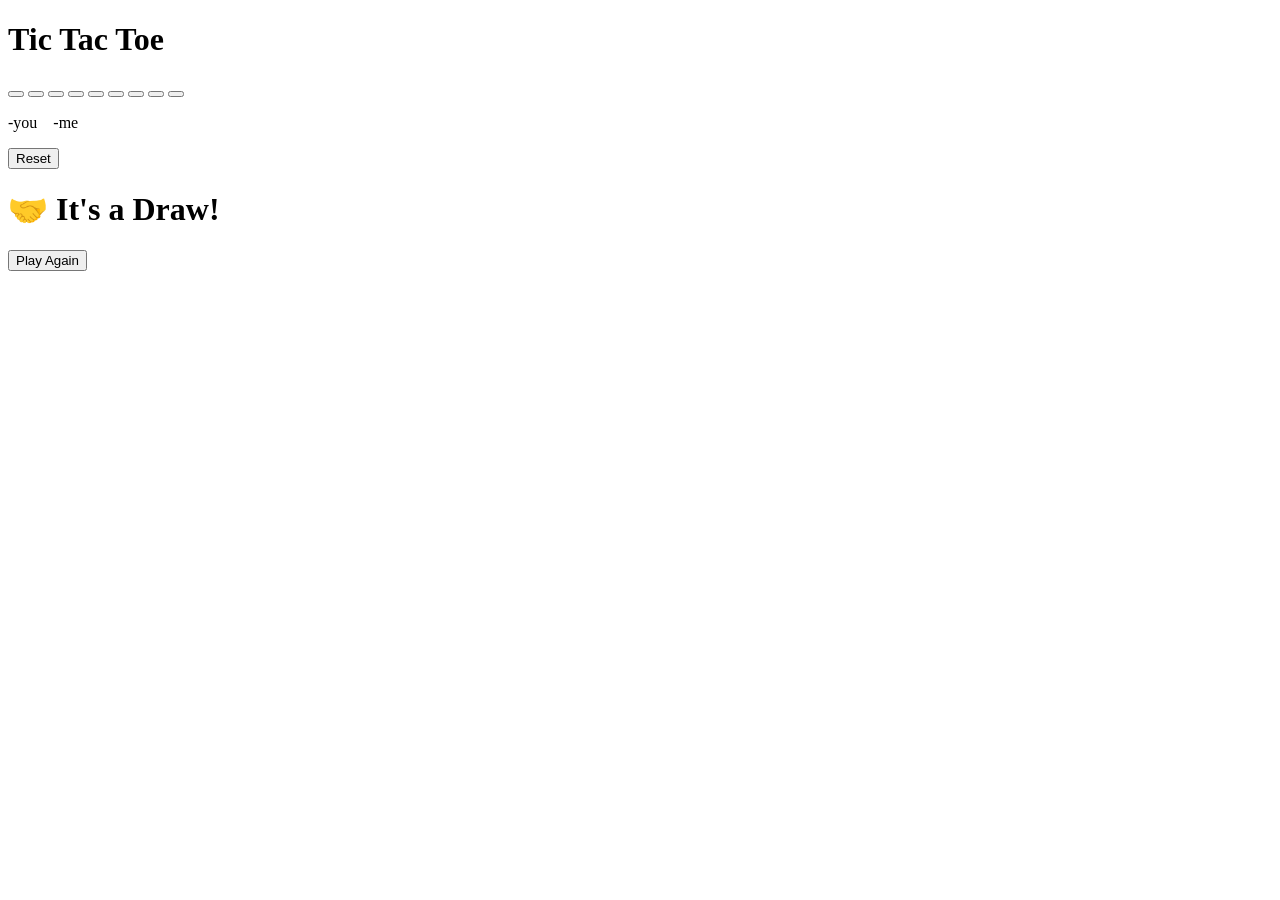
==== pages/home.html @ 866b3500 "Folder Organised" ====
<!DOCTYPE html>
<html lang="en">
<head>
    <meta charset="UTF-8">
    <meta name="viewport" content="width=device-width, initial-scale=1.0">
    <title>Tic Tac Toe</title>
    <link rel="stylesheet" href="style.css">
</head>
<body>
    <div class="card">
        <main>
            <h1>Tic Tac Toe</h1>

            <div class="container">
                <span class="corner corner-tl"></span>
                <span class="corner corner-tr"></span>
                <span class="corner corner-bl"></span>
                <span class="corner corner-br"></span>

                <div class="game">
                    <button class="box"></button>
                    <button class="box"></button>
                    <button class="box"></button>
                    <button class="box"></button>
                    <button class="box"></button>
                    <button class="box"></button>
                    <button class="box"></button>
                    <button class="box"></button>
                    <button class="box"></button>
                </div>
            </div>

            <p><img src="assets/heart.png" alt="">-you &NonBreakingSpace;&NonBreakingSpace;<img src="assets/sword.png" alt=""> -me</p>
            <button type="reset" id="reset-btn">Reset</button>
        </main>
    </div>

    <!-- Draw Screen Overlay -->
    <div id="draw-screen">
        <h1>🤝 It's a Draw!</h1>
        <button id="draw-reset-btn">Play Again</button>
    </div>

    <script src="main.js"></script>
</body>
</html>
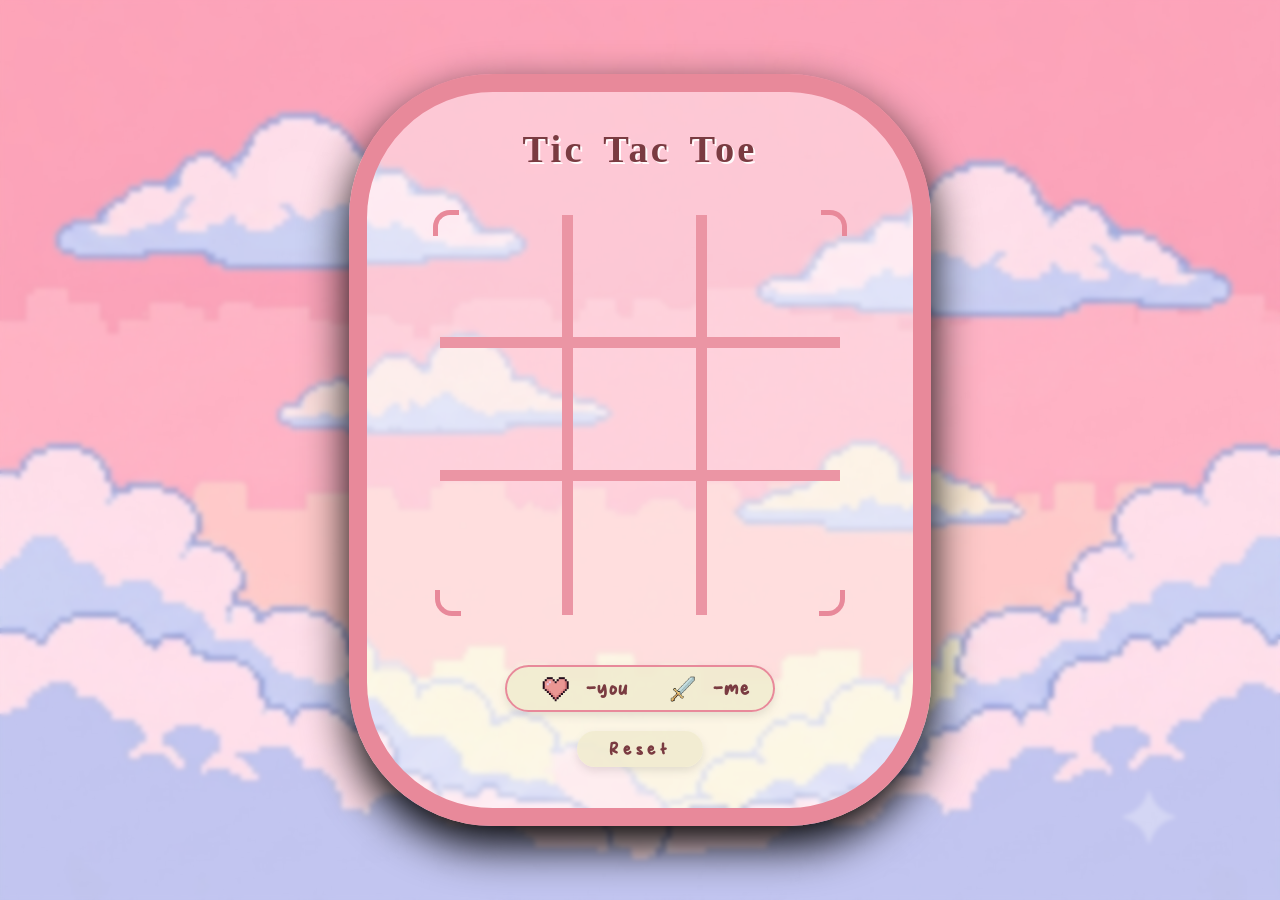
==== commit e104b3f4: "rearrangement" ====
--- a/pages/home.html
+++ b/pages/home.html
@@ -4,7 +4,7 @@
     <meta charset="UTF-8">
     <meta name="viewport" content="width=device-width, initial-scale=1.0">
     <title>Tic Tac Toe</title>
-    <link rel="stylesheet" href="style.css">
+    <link rel="stylesheet" href="../style.css">
 </head>
 <body>
     <div class="card">
@@ -30,7 +30,7 @@
                 </div>
             </div>
 
-            <p><img src="assets/heart.png" alt="">-you &NonBreakingSpace;&NonBreakingSpace;<img src="assets/sword.png" alt=""> -me</p>
+            <p><img src="../assets/heart.png" alt="">-you &NonBreakingSpace;&NonBreakingSpace;<img src="../assets/sword.png" alt=""> -me</p>
             <button type="reset" id="reset-btn">Reset</button>
         </main>
     </div>
@@ -41,6 +41,6 @@
         <button id="draw-reset-btn">Play Again</button>
     </div>
 
-    <script src="main.js"></script>
+    <script src="../main.js"></script>
 </body>
 </html>
--- a/style.css
+++ b/style.css
@@ -0,0 +1,219 @@
+* {
+    margin: 0;
+    padding: 0;
+    box-sizing: border-box;
+}
+
+@font-face {
+    font-family: "Pixel";
+    src: url("fonts/dogica/TTF/dogicapixel.ttf");
+}
+@font-face {
+    font-family: "handwriting";
+    src: url("fonts/Internet\ Friends.ttf");
+}
+@font-face {
+    font-family: "cheese milky";
+    src: url("fonts/cheese_milky/Cheese\ Milky.otf");
+}
+
+:root {
+    --pink-line: #eb95a4;
+    --pink-border: #e8899a;
+    --cream: #fdf1f2;
+    --cream-soft: #f8dfe4;
+    --maroon: #7a3b41;
+    --shadow-pink: rgba(229, 107, 111, 0.35);
+}
+
+body {
+    background-color: #cdb4db;
+    background-image: url('assets/bg-image.png');
+    backdrop-filter: blur(2px);
+    background-size: cover;
+    background-position: center;
+    background-repeat: no-repeat;
+    background-attachment: fixed;
+    display: flex;
+    justify-content: center;
+    align-items: center;
+    height: 100vh;
+    width: 100vw;
+    overflow: hidden;
+}
+
+.card {
+    border: 18px solid var(--pink-border);
+    border-radius: 144px;
+    backdrop-filter: blur(4px);
+    padding: 2.2rem 2.8rem 2.6rem;
+    box-shadow: 0 20px 45px rgba(0, 0, 0, 1.22);
+    text-align: center;
+    background-color: rgba(255,255,255,0.4);
+}
+
+h1 {
+    font-size: 2.4rem;
+    font-family: "Pixel";
+    letter-spacing: 0.2rem;
+    word-spacing: 0.4rem;
+    color: var(--maroon);
+    text-shadow: 2px 2px 0px rgba(255, 255, 255, 0.9);
+    margin-bottom: 1rem;
+}
+
+.container {
+    position: relative;
+    display: flex;
+    justify-content: center;
+    align-items: center;
+    padding: 28px;
+    margin: 0.5rem auto 1.4rem;
+    width: fit-content;
+}
+
+.corner {
+    position: absolute;
+    width: 26px;
+    height: 26px;
+    border: 5px solid var(--pink-border);
+    z-index: 2;
+}
+.corner-tl {
+    top: 23px;
+    left: 21px;
+    border-right: none;
+    border-bottom: none;
+    border-top-left-radius: 17px;
+}
+.corner-tr {
+    top: 23px;
+    right: 21px;
+    border-left: none;
+    border-bottom: none;
+    border-top-right-radius: 17px;
+}
+.corner-bl {
+    bottom: 27px;
+    left: 23px;
+    border-right: none;
+    border-top: none;
+    border-bottom-left-radius: 17px;
+}
+.corner-br {
+    bottom: 27px;
+    right: 23px;
+    border-left: none;
+    border-top: none;
+    border-bottom-right-radius: 17px;
+}
+
+.game {
+    height: 52vmin;
+    width: 52vmin;
+    max-height: 400px;
+    max-width: 400px;
+    display: grid;
+    grid-template-columns: repeat(3, 1fr);
+    grid-template-rows: repeat(3, 1fr);
+    gap: 0;
+    background: transparent;
+    border: none;
+}
+
+.box {
+    background: transparent;
+    border: none;
+    font-size: 8vmin;
+    display: flex;
+    justify-content: center;
+    align-items: center;
+    cursor: pointer;
+    color: var(--maroon);
+}
+
+.box:nth-child(1), .box:nth-child(2), .box:nth-child(4),
+.box:nth-child(5), .box:nth-child(7), .box:nth-child(8) {
+    border-right: 11px solid var(--pink-line);
+}
+.box:nth-child(1), .box:nth-child(2), .box:nth-child(3),
+.box:nth-child(4), .box:nth-child(5), .box:nth-child(6) {
+    border-bottom: 11px solid var(--pink-line);
+}
+.box:nth-child(1){
+    border-top-left-radius: 3px;
+}
+
+p {
+    width: max-content;
+    margin: 0 auto 1.2rem;
+    display: flex;
+    justify-content: center;
+    align-items: center;
+    gap: 0.3rem;
+    padding: 0.2rem 1.4rem;
+    font-family: "cheese milky";
+    font-size: 1.2rem;
+    font-weight: bold;
+    letter-spacing: 0.1rem;
+    color: var(--maroon);
+    background-color: rgba(241, 235, 208, 0.9);
+    border: 2px solid var(--pink-border);
+    border-radius: 37px;
+    box-shadow: 0 4px 10px rgba(0, 0, 0, 0.1);
+}
+p img {
+    height: 4vmin;
+    width: 5vmin;
+    margin: 0 0.2rem;
+}
+
+#reset-btn {
+    font-family: "cheese milky";
+    font-size: 1.1rem;
+    letter-spacing: 0.3rem;
+    font-weight: bold;
+    color: var(--maroon);
+    background-color: rgba(241, 235, 208, 0.9);
+    padding: 0.5rem 2rem;
+    border: none;
+    border-radius: 50px;
+    cursor: pointer;
+    transition: all 0.2s ease-in-out;
+    box-shadow: 0 4px 10px rgba(0, 0, 0, 0.1);
+}
+#reset-btn:hover {
+    background-color: #ffffff;
+    transform: scale(1.05);
+    box-shadow: 0 6px 15px var(--shadow-pink);
+}
+#draw-screen {
+    display: none;
+    position: fixed;
+    inset: 0;
+    background: rgba(122, 59, 65, 0.55);
+    justify-content: center;
+    align-items: center;
+    flex-direction: column;
+    gap: 1rem;
+}
+
+#draw-screen h1 {
+    font-family: "cheese milky";
+    color: #ffffff;
+    text-shadow: 2px 2px 0px rgba(0,0,0,0.2);
+}
+#draw-reset-btn {
+    font-family: "cheese milky";
+    font-size: 1.1rem;
+    color: var(--maroon);
+    background-color: var(--cream);
+    padding: 0.5rem 2rem;
+    border: 3px solid var(--pink-border);
+    border-radius: 50px;
+    cursor: pointer;
+}
+
+
+
+
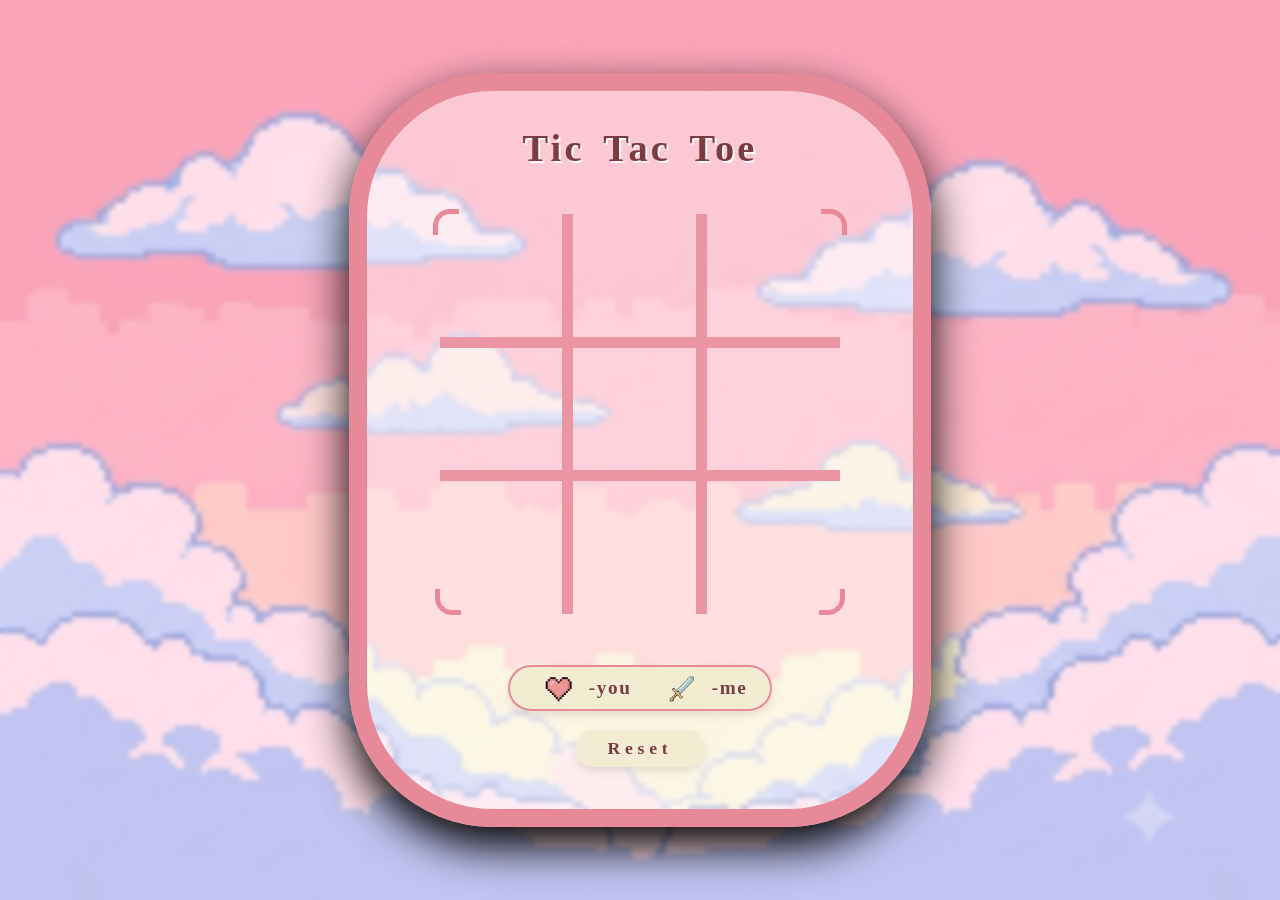
==== commit 72e9a0ac: "animation added" ====
--- a/pages/home.html
+++ b/pages/home.html
@@ -4,6 +4,7 @@
     <meta charset="UTF-8">
     <meta name="viewport" content="width=device-width, initial-scale=1.0">
     <title>Tic Tac Toe</title>
+    <link rel="icon" href="../assets/heart.png" sizes="64x64">
     <link rel="stylesheet" href="../style.css">
 </head>
 <body>
@@ -37,7 +38,7 @@
 
     <!-- Draw Screen Overlay -->
     <div id="draw-screen">
-        <h1>🤝 It's a Draw!</h1>
+        <h1>It's a Draw!</h1>
         <button id="draw-reset-btn">Play Again</button>
     </div>
 
--- a/style.css
+++ b/style.css
@@ -183,7 +183,7 @@
     box-shadow: 0 4px 10px rgba(0, 0, 0, 0.1);
 }
 #reset-btn:hover {
-    background-color: #ffffff;
+    background-color: #f6ccd6;
     transform: scale(1.05);
     box-shadow: 0 6px 15px var(--shadow-pink);
 }
@@ -216,4 +216,70 @@
 
 
 
-
+@media (max-width: 768px) {
+    .card{
+        border-width: 12px;
+        border-radius: 60px;
+        padding: 1.5rem 1.5rem 2rem;
+    }
+    h1{
+        font-size: 1.8rem;
+    }
+    .game{
+        height: 60vmin;
+        width: 60vmin;
+    }
+    .box{
+        font-size: 9vmin;
+    }
+}
+
+@media (max-width: 480px) {
+    body{
+        overflow: auto;
+        min-height: 100vh;
+    }
+    .card{
+        border-width: 8px;
+        padding: 1rem 1rem 1.5rem;
+    }
+    h1{
+        font-size: 1.4rem;
+    }
+    .game{
+        height: 75vmin;
+        width: 75vmin;
+    }
+    .box{
+        font-size: 11vmin;
+    }
+    .box:nth-child(1), .box:nth-child(2), .box:nth-child(4), .box:nth-child(5), .box:nth-child(7), .box:nth-child(8) {
+        border-right-width: 6px;
+    }
+    .box:nth-child(1), .box:nth-child(2), .box:nth-child(3), .box:nth-child(4), .box:nth-child(5), .box:nth-child(6){
+        border-bottom-width: 6px;
+
+    }
+
+    .corner {
+        width: 16px;
+        height: 16px;
+        border-width: 3px;
+    }
+    p{
+        font-size: 0.9rem;
+        padding: 0.2rem 1rem;
+    }
+    p img{
+        height: 20px;
+        width: 25px;
+    }
+    #reset-btn{
+        font-size: 0.9rem;
+        padding: 0.5rem 1.2rem;
+    }
+
+}
+
+
+
